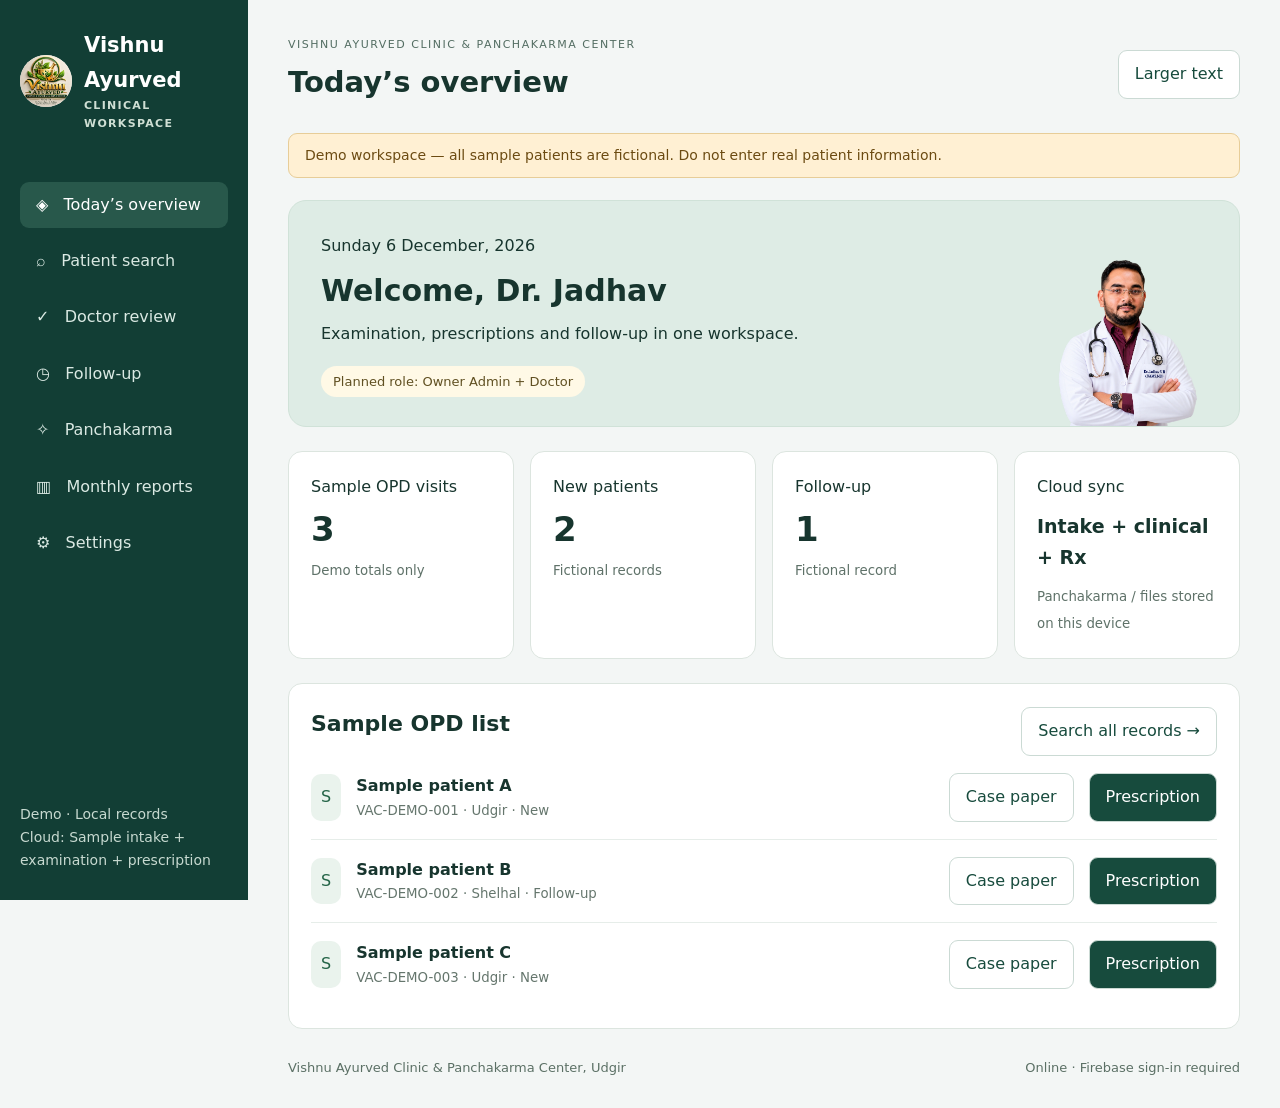
==== opd/index.html @ 15fb76ee "Persist local demo doctor review entries and notes across refresh (v28)" ====
<!doctype html>
<html lang="en"><head><meta charset="utf-8"><meta name="viewport" content="width=device-width,initial-scale=1"><meta name="theme-color" content="#123e35"><meta name="robots" content="noindex,nofollow"><title>Vishnu Ayurved • OPD Workspace</title><link rel="manifest" href="manifest.webmanifest"><link rel="stylesheet" href="style.css"></head>
<body><aside><div class="brand"><img src="../images/logo-restored-20260926.webp" alt="Vishnu Ayurved Clinic logo"><div>Vishnu Ayurved<small>CLINICAL WORKSPACE</small></div></div><nav aria-label="Main menu"><button data-page="dashboard" aria-current="page">◈ &nbsp; Today’s overview</button><button data-page="patients">⌕ &nbsp; Patient search</button><button data-page="review">✓ &nbsp; Doctor review</button><button data-page="followups">◷ &nbsp; Follow-up</button><button data-page="panchakarma">✧ &nbsp; Panchakarma</button><button data-page="reports">▥ &nbsp; Monthly reports</button><button data-page="settings">⚙ &nbsp; Settings</button></nav><div class="aside-bottom">Demo · Local records<br>Cloud: Sample intake + examination + prescription</div></aside>
<main><header><div><span class="eyebrow">VISHNU AYURVED CLINIC & PANCHAKARMA CENTER</span><h1 id="title">Today’s overview</h1></div><button id="install" hidden>Install app</button><button id="text-size" aria-pressed="false">Larger text</button></header><div class="notice">Demo workspace — all sample patients are fictional. Do not enter real patient information.</div><section class="welcome"><div><span id="date"></span><h2>Welcome, Dr. Jadhav</h2><p>Examination, prescriptions and follow-up in one workspace.</p><span class="pill">Planned role: Owner Admin + Doctor</span></div><img src="../images/doctor-restored-20260926.webp" alt="Dr. Jadhav’s portrait"></section>
<section id="dashboard"><div class="stats"><article><span>Sample OPD visits</span><strong>3</strong><small>Demo totals only</small></article><article><span>New patients</span><strong>2</strong><small>Fictional records</small></article><article><span>Follow-up</span><strong>1</strong><small>Fictional record</small></article><article><span>Cloud sync</span><strong class="small">Intake + clinical + Rx</strong><small>Panchakarma / files stored on this device</small></article></div><section class="panel"><div class="section-head"><h2>Sample OPD list</h2><button data-page="patients">Search all records →</button></div><div id="queue"></div></section></section>
<section id="patients" hidden class="panel"><h2>Patient search · Sample</h2><label for="search">Name, Patient ID or village</label><input id="search" type="search" placeholder="e.g. Sample patient or VAC-DEMO"><div id="results" aria-live="polite"></div></section>
<section id="review" hidden class="panel"></section>
<section id="followups" hidden class="panel"></section><section id="panchakarma" hidden class="panel"><h2>Panchakarma section</h2><p>Further cloud workflows are under development.</p><p class="muted">This version does not recommend treatment or doses.</p></section>
<section id="reports" hidden class="panel"><h2>Monthly and custom reports</h2><label for="month">Select month</label><input id="month" type="month"><p id="report-note" aria-live="polite"></p><p>Further cloud workflows are under development.</p></section>
<section id="settings" hidden class="panel"><h2>Clinic details</h2><p><b>Dr. Jadhav V. R.</b><br>BAMS, MD (Ayurved), Ph.D. Scholar</p><p>Dolphin Statue, Chhatrapati Shahu Maharaj Chowk,<br>Shelhal Road, Udgir · 95183 55385</p><p>Owner: drvishnukantdamchu@gmail.com</p><p>Sample intake and examinations support Firebase sync. Open a sample examination from Firebase to retrieve it on another authorised device. Prescription sync requires published demoPrescriptions rules. Panchakarma and files are local. Automatic Drive backup is not implemented.</p><img class="clinic-header" src="../images/header-restored-20260926.webp" alt="Original clinic letterhead"></section>
<footer>Vishnu Ayurved Clinic & Panchakarma Center, Udgir <span id="network"></span></footer></main><dialog id="case"><div id="case-content"></div><div class="actions"><button id="print">Print sample case paper</button><button id="close">Close</button></div></dialog><script src="app.js?v=28" defer></script><script type="module" src="login.mjs?v=28"></script><script type="module" src="registration.mjs?v=28"></script></body></html>
---- opd/style.css ----
*{box-sizing:border-box}body{margin:0;background:#f3f6f5;color:#17352e;font:16px/1.65 'Noto Sans Devanagari','Mukta',system-ui,sans-serif}button,input{font:inherit}button{cursor:pointer;border:1px solid #cbdad4;background:white;color:#174b3d;border-radius:9px;padding:10px 16px}button:hover{background:#e5f2eb}button:focus-visible,input:focus-visible{outline:3px solid #b97911;outline-offset:3px}[hidden]{display:none!important}aside{position:fixed;width:248px;inset:0 auto 0 0;background:#123e35;color:white;padding:28px 20px;display:flex;flex-direction:column}.brand{display:flex;align-items:center;gap:12px;font-size:21px;font-weight:700}.brand img{width:52px;height:52px;object-fit:contain;background:white;border-radius:50%}.brand small{display:block;font-size:11px;letter-spacing:1.3px;color:#cfdfd4}nav{display:grid;gap:10px;margin-top:48px}nav button{text-align:left;color:#dae9e3;background:transparent;border:0}nav button[aria-current],nav button:hover{background:#28584b;color:white}.aside-bottom{margin-top:auto;font-size:14px;color:#c7d9d0}main{margin-left:248px;padding:30px 40px;max-width:1600px}header{display:flex;gap:15px;align-items:center;justify-content:space-between}header div{margin-right:auto}.eyebrow{font-size:11px;letter-spacing:1.5px;color:#536d62}h1{font-size:29px;margin:3px 0 12px}h2{font-size:22px;margin:0 0 14px}.notice{background:#fff0d3;border:1px solid #e7cd98;padding:10px 16px;border-radius:9px;font-size:14px;color:#6c4b12;margin:14px 0 22px}.welcome{display:flex;justify-content:space-between;align-items:center;background:#deece5;border-radius:18px;padding:25px 32px 0;overflow:hidden;border:1px solid #d0e2d8}.welcome h2{font-size:30px;margin:6px 0}.welcome p{margin:0 0 18px}.welcome img{height:200px;width:170px;object-fit:contain;object-position:bottom}.pill{background:#fff9e6;color:#605022;font-size:13px;padding:5px 12px;border-radius:20px;display:inline-block;margin-bottom:22px}.stats{display:grid;grid-template-columns:repeat(4,1fr);gap:16px;margin:24px 0}.stats article,.panel{background:#fff;border:1px solid #dce5df;border-radius:14px;padding:22px}.stats strong{display:block;font-size:34px}.stats strong.small{font-size:19px;margin:10px 0}.stats small,.muted{color:#5f7269}.panel{margin-top:24px}.section-head{display:flex;justify-content:space-between;align-items:center;gap:10px}.row{display:flex;align-items:center;gap:15px;padding:17px 0;border-bottom:1px solid #e6ede9}.row:last-child{border-bottom:0}.avatar{background:#eaf3ed;color:#246447;padding:10px;border-radius:10px}.row small{display:block;color:#65766d}.row button{margin-left:auto}label{display:block;margin:12px 0 6px}input{max-width:100%;width:480px;border:1px solid #a9bfb3;padding:12px;border-radius:8px}.clinic-header{width:100%;height:auto;margin-top:20px}footer{display:flex;justify-content:space-between;margin-top:28px;color:#5b7065;font-size:13px}dialog{width:min(720px,94vw);border:1px solid #b9ccc0;border-radius:15px;padding:30px;color:#17352e}dialog::backdrop{background:#102b2380}.actions{display:flex;gap:10px;margin-top:25px}body.large{font-size:19px}@media(max-width:900px){aside{position:static;width:auto;padding:15px}nav{display:flex;overflow:auto;margin-top:12px;gap:5px}nav button{white-space:nowrap}.aside-bottom{display:none}main{margin:0;padding:18px}.stats{grid-template-columns:repeat(2,1fr)}header{flex-wrap:wrap}.eyebrow{font-size:10px}.welcome{padding:18px 18px 0}.welcome img{height:160px;width:110px}.welcome h2{font-size:24px}.welcome p{font-size:14px}}@media(max-width:420px){.stats{gap:8px}.stats article{padding:14px}.row{flex-wrap:wrap}.section-head{flex-wrap:wrap}.welcome img{width:80px}footer{display:block}}@media print{body>*:not(dialog){display:none!important}dialog{position:static;display:block!important;width:100%;max-height:none;border:0;margin:0;padding:0}dialog .actions{display:none}.clinic-header{max-height:130px;object-fit:contain}@page{size:A4;margin:15mm}}
/* Registration: compact on desktop, single column on mobile. */
.form-grid{display:grid;grid-template-columns:repeat(2,minmax(0,1fr));gap:12px 20px}.form-grid label{min-width:0}.form-grid input,.form-grid select{display:block;width:100%;min-width:0}select{font:inherit;padding:12px;border:1px solid #a9bfb3;border-radius:8px;background:white;color:#17352e}summary{cursor:pointer;font-weight:700}#registration-status,.row small,#case-content{overflow-wrap:anywhere}@media(max-width:600px){.form-grid{grid-template-columns:1fr}.actions{flex-wrap:wrap}}@media print{dialog:not([open]){display:none!important}}
dialog{max-height:90vh;overflow:auto}.complaint-row{border-bottom:1px solid #dce5df;padding-bottom:16px;margin-bottom:16px}.clinical-editor{border-top:1px solid #dce5df;margin-top:24px;padding-top:20px}@media print{.clinical-editor{display:none!important}dialog{overflow:visible;max-height:none}}
textarea{display:block;width:100%;min-height:90px;font:inherit;padding:12px;border:1px solid #a9bfb3;border-radius:8px;resize:vertical}fieldset{min-width:0;border:1px solid #cbdad4;border-radius:10px;margin:16px 0;padding:16px}.prescription-summary{white-space:pre-wrap;border-top:2px solid #174b3d;margin-top:24px;padding-top:16px;overflow-wrap:anywhere}.prescription-summary h2{color:#704810}@media print{.prescription-summary p{break-inside:avoid}}
.row .prescription-open{margin-left:0;background:#174b3d;color:white}.row{flex-wrap:wrap}
.report-table{overflow:auto;margin-top:16px}.report-table table{width:100%;border-collapse:collapse;background:#fff}.report-table th,.report-table td{padding:9px 12px;text-align:left;border-bottom:1px solid #dce5df}.report-table th{background:#eaf3ed}.report-filters{margin-bottom:18px}
.document-section{border-top:1px solid #dce5df;margin-top:22px;padding-top:16px}.document-row{align-items:flex-start}.document-row span{flex:1;min-width:180px}.document-row a{color:#174b3d;padding:8px}
.cloud-tools{border-top:1px solid #dce5df;margin-top:14px;padding-top:12px}.cloud-tools button:disabled{opacity:.55;cursor:not-allowed}
@media print{
 @page{size:A4 portrait;margin:12mm}
 html,body{width:auto!important;height:auto!important;background:#fff!important;color:#111!important;font-family:'Noto Sans Devanagari','Mukta',Arial,sans-serif!important;font-size:10pt!important;line-height:1.35!important;-webkit-print-color-adjust:exact;print-color-adjust:exact}
 body>*:not(dialog){display:none!important}
 dialog,dialog[open]{position:static!important;inset:auto!important;display:block!important;width:100%!important;height:auto!important;max-height:none!important;overflow:visible!important;margin:0!important;padding:0!important;border:0!important;border-radius:0!important;box-shadow:none!important}
 dialog::backdrop{display:none!important}dialog .actions,.clinical-editor{display:none!important}
 #case-content{width:100%!important;overflow:visible!important;overflow-wrap:anywhere!important}
 #case-content h1,#case-content h2,#case-content h3{color:#123e35!important;break-after:avoid-page;page-break-after:avoid}
 #case-content p,#case-content li,#case-content fieldset{break-inside:avoid-page;page-break-inside:avoid}
 #case-content p{margin:4pt 0!important}
 #case-content .clinic-header{display:block;width:100%!important;height:auto!important;max-height:27mm!important;object-fit:contain!important;margin:0 0 5mm!important}
 #case-content .prescription-summary{white-space:normal!important;border-top:1pt solid #174b3d!important;margin-top:5mm!important;padding-top:3mm!important}
 .document-row a,.document-row button{display:none!important}
 body.print-report>*:not(main){display:none!important}body.print-report main{display:block!important;width:auto!important;max-width:none!important;margin:0!important;padding:0!important}body.print-report main>*:not(#reports){display:none!important}body.print-report #reports{display:block!important}body.print-report #reports .notice{background:white!important;border:1px solid #888!important;color:#111!important}body.print-report .report-filters,body.print-report #report-csv,body.print-report #report-print{display:none!important}body.print-report .stats{grid-template-columns:repeat(4,1fr)!important;gap:5mm!important;margin:5mm 0!important}body.print-report .stats article{border:1px solid #aaa!important;padding:3mm!important;background:white!important}body.print-report .stats strong{font-size:16pt!important}body.print-report .report-table{overflow:visible!important}body.print-report .report-table table{font-size:9pt!important}body.print-report .report-table th,body.print-report .report-table td{padding:2mm!important;border:1px solid #aaa!important;color:#111!important}
}

.report-letterhead{border-bottom:2px solid #174b3d;padding-bottom:12px;margin-bottom:18px}.report-letterhead p{margin:4px 0;font-size:14px}button:disabled{opacity:.5;cursor:not-allowed}
@media print{body.print-report .report-table thead{display:table-header-group}body.print-report .report-table tr{break-inside:avoid}body.print-report .report-table td{overflow-wrap:anywhere}body.print-report .report-table table{table-layout:fixed}body.print-report .report-letterhead{break-inside:avoid}body.print-report #report-period{font-size:10pt}}
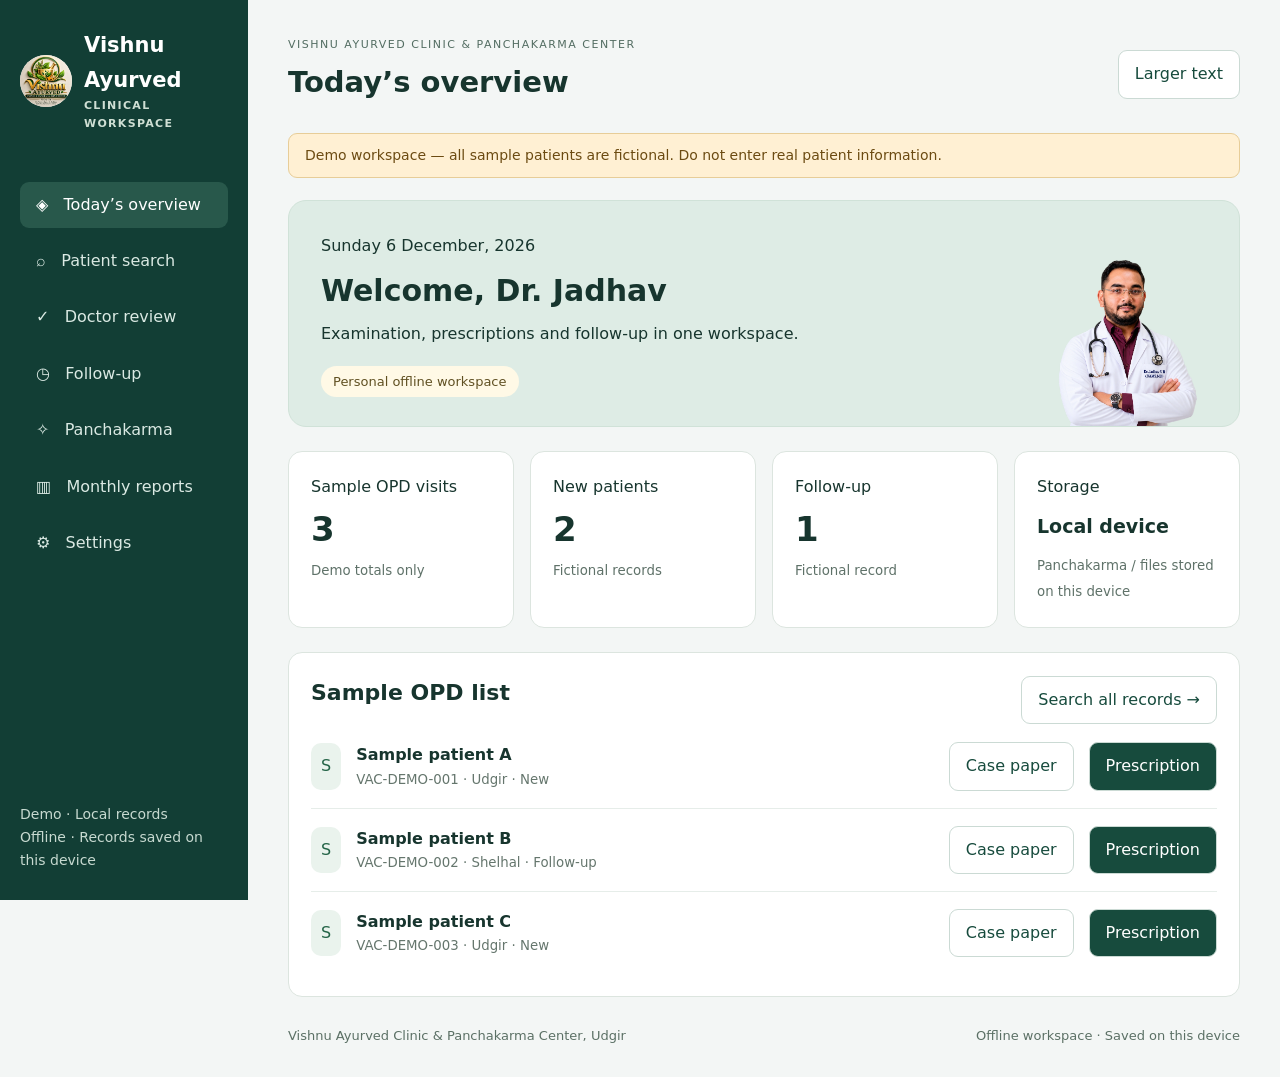
==== commit d821d590: "Switch OPD app to offline local storage without Firebase login or sync (v29)" ====
--- a/opd/index.html
+++ b/opd/index.html
@@ -1,11 +1,11 @@
 <!doctype html>
 <html lang="en"><head><meta charset="utf-8"><meta name="viewport" content="width=device-width,initial-scale=1"><meta name="theme-color" content="#123e35"><meta name="robots" content="noindex,nofollow"><title>Vishnu Ayurved • OPD Workspace</title><link rel="manifest" href="manifest.webmanifest"><link rel="stylesheet" href="style.css"></head>
-<body><aside><div class="brand"><img src="../images/logo-restored-20260926.webp" alt="Vishnu Ayurved Clinic logo"><div>Vishnu Ayurved<small>CLINICAL WORKSPACE</small></div></div><nav aria-label="Main menu"><button data-page="dashboard" aria-current="page">◈ &nbsp; Today’s overview</button><button data-page="patients">⌕ &nbsp; Patient search</button><button data-page="review">✓ &nbsp; Doctor review</button><button data-page="followups">◷ &nbsp; Follow-up</button><button data-page="panchakarma">✧ &nbsp; Panchakarma</button><button data-page="reports">▥ &nbsp; Monthly reports</button><button data-page="settings">⚙ &nbsp; Settings</button></nav><div class="aside-bottom">Demo · Local records<br>Cloud: Sample intake + examination + prescription</div></aside>
-<main><header><div><span class="eyebrow">VISHNU AYURVED CLINIC & PANCHAKARMA CENTER</span><h1 id="title">Today’s overview</h1></div><button id="install" hidden>Install app</button><button id="text-size" aria-pressed="false">Larger text</button></header><div class="notice">Demo workspace — all sample patients are fictional. Do not enter real patient information.</div><section class="welcome"><div><span id="date"></span><h2>Welcome, Dr. Jadhav</h2><p>Examination, prescriptions and follow-up in one workspace.</p><span class="pill">Planned role: Owner Admin + Doctor</span></div><img src="../images/doctor-restored-20260926.webp" alt="Dr. Jadhav’s portrait"></section>
-<section id="dashboard"><div class="stats"><article><span>Sample OPD visits</span><strong>3</strong><small>Demo totals only</small></article><article><span>New patients</span><strong>2</strong><small>Fictional records</small></article><article><span>Follow-up</span><strong>1</strong><small>Fictional record</small></article><article><span>Cloud sync</span><strong class="small">Intake + clinical + Rx</strong><small>Panchakarma / files stored on this device</small></article></div><section class="panel"><div class="section-head"><h2>Sample OPD list</h2><button data-page="patients">Search all records →</button></div><div id="queue"></div></section></section>
+<body><aside><div class="brand"><img src="../images/logo-restored-20260926.webp" alt="Vishnu Ayurved Clinic logo"><div>Vishnu Ayurved<small>CLINICAL WORKSPACE</small></div></div><nav aria-label="Main menu"><button data-page="dashboard" aria-current="page">◈ &nbsp; Today’s overview</button><button data-page="patients">⌕ &nbsp; Patient search</button><button data-page="review">✓ &nbsp; Doctor review</button><button data-page="followups">◷ &nbsp; Follow-up</button><button data-page="panchakarma">✧ &nbsp; Panchakarma</button><button data-page="reports">▥ &nbsp; Monthly reports</button><button data-page="settings">⚙ &nbsp; Settings</button></nav><div class="aside-bottom">Demo · Local records<br>Offline · Records saved on this device</div></aside>
+<main><header><div><span class="eyebrow">VISHNU AYURVED CLINIC & PANCHAKARMA CENTER</span><h1 id="title">Today’s overview</h1></div><button id="install" hidden>Install app</button><button id="text-size" aria-pressed="false">Larger text</button></header><div class="notice">Demo workspace — all sample patients are fictional. Do not enter real patient information.</div><section class="welcome"><div><span id="date"></span><h2>Welcome, Dr. Jadhav</h2><p>Examination, prescriptions and follow-up in one workspace.</p><span class="pill">Personal offline workspace</span></div><img src="../images/doctor-restored-20260926.webp" alt="Dr. Jadhav’s portrait"></section>
+<section id="dashboard"><div class="stats"><article><span>Sample OPD visits</span><strong>3</strong><small>Demo totals only</small></article><article><span>New patients</span><strong>2</strong><small>Fictional records</small></article><article><span>Follow-up</span><strong>1</strong><small>Fictional record</small></article><article><span>Storage</span><strong class="small">Local device</strong><small>Panchakarma / files stored on this device</small></article></div><section class="panel"><div class="section-head"><h2>Sample OPD list</h2><button data-page="patients">Search all records →</button></div><div id="queue"></div></section></section>
 <section id="patients" hidden class="panel"><h2>Patient search · Sample</h2><label for="search">Name, Patient ID or village</label><input id="search" type="search" placeholder="e.g. Sample patient or VAC-DEMO"><div id="results" aria-live="polite"></div></section>
 <section id="review" hidden class="panel"></section>
-<section id="followups" hidden class="panel"></section><section id="panchakarma" hidden class="panel"><h2>Panchakarma section</h2><p>Further cloud workflows are under development.</p><p class="muted">This version does not recommend treatment or doses.</p></section>
-<section id="reports" hidden class="panel"><h2>Monthly and custom reports</h2><label for="month">Select month</label><input id="month" type="month"><p id="report-note" aria-live="polite"></p><p>Further cloud workflows are under development.</p></section>
-<section id="settings" hidden class="panel"><h2>Clinic details</h2><p><b>Dr. Jadhav V. R.</b><br>BAMS, MD (Ayurved), Ph.D. Scholar</p><p>Dolphin Statue, Chhatrapati Shahu Maharaj Chowk,<br>Shelhal Road, Udgir · 95183 55385</p><p>Owner: drvishnukantdamchu@gmail.com</p><p>Sample intake and examinations support Firebase sync. Open a sample examination from Firebase to retrieve it on another authorised device. Prescription sync requires published demoPrescriptions rules. Panchakarma and files are local. Automatic Drive backup is not implemented.</p><img class="clinic-header" src="../images/header-restored-20260926.webp" alt="Original clinic letterhead"></section>
-<footer>Vishnu Ayurved Clinic & Panchakarma Center, Udgir <span id="network"></span></footer></main><dialog id="case"><div id="case-content"></div><div class="actions"><button id="print">Print sample case paper</button><button id="close">Close</button></div></dialog><script src="app.js?v=28" defer></script><script type="module" src="login.mjs?v=28"></script><script type="module" src="registration.mjs?v=28"></script></body></html>
+<section id="followups" hidden class="panel"></section><section id="panchakarma" hidden class="panel"><h2>Panchakarma section</h2><p>Records are stored locally on this device.</p><p class="muted">This version does not recommend treatment or doses.</p></section>
+<section id="reports" hidden class="panel"><h2>Monthly and custom reports</h2><label for="month">Select month</label><input id="month" type="month"><p id="report-note" aria-live="polite"></p><p>Records are stored locally on this device.</p></section>
+<section id="settings" hidden class="panel"><h2>Clinic details</h2><p><b>Dr. Jadhav V. R.</b><br>BAMS, MD (Ayurved), Ph.D. Scholar</p><p>Dolphin Statue, Chhatrapati Shahu Maharaj Chowk,<br>Shelhal Road, Udgir · 95183 55385</p><p>Owner: drvishnukantdamchu@gmail.com</p><p>Offline mode: intake, examinations, prescriptions, review notes, follow-ups, Panchakarma and files are stored in this browser. No account separation or cloud sync. Use a trusted device and download regular backups. Clearing browser data can remove records. Open this app once online before using it offline.</p><img class="clinic-header" src="../images/header-restored-20260926.webp" alt="Original clinic letterhead"></section>
+<footer>Vishnu Ayurved Clinic & Panchakarma Center, Udgir <span id="network"></span></footer></main><dialog id="case"><div id="case-content"></div><div class="actions"><button id="print">Print sample case paper</button><button id="close">Close</button></div></dialog><script src="app.js?v=29" defer></script><script type="module" src="registration.mjs?v=29"></script></body></html>
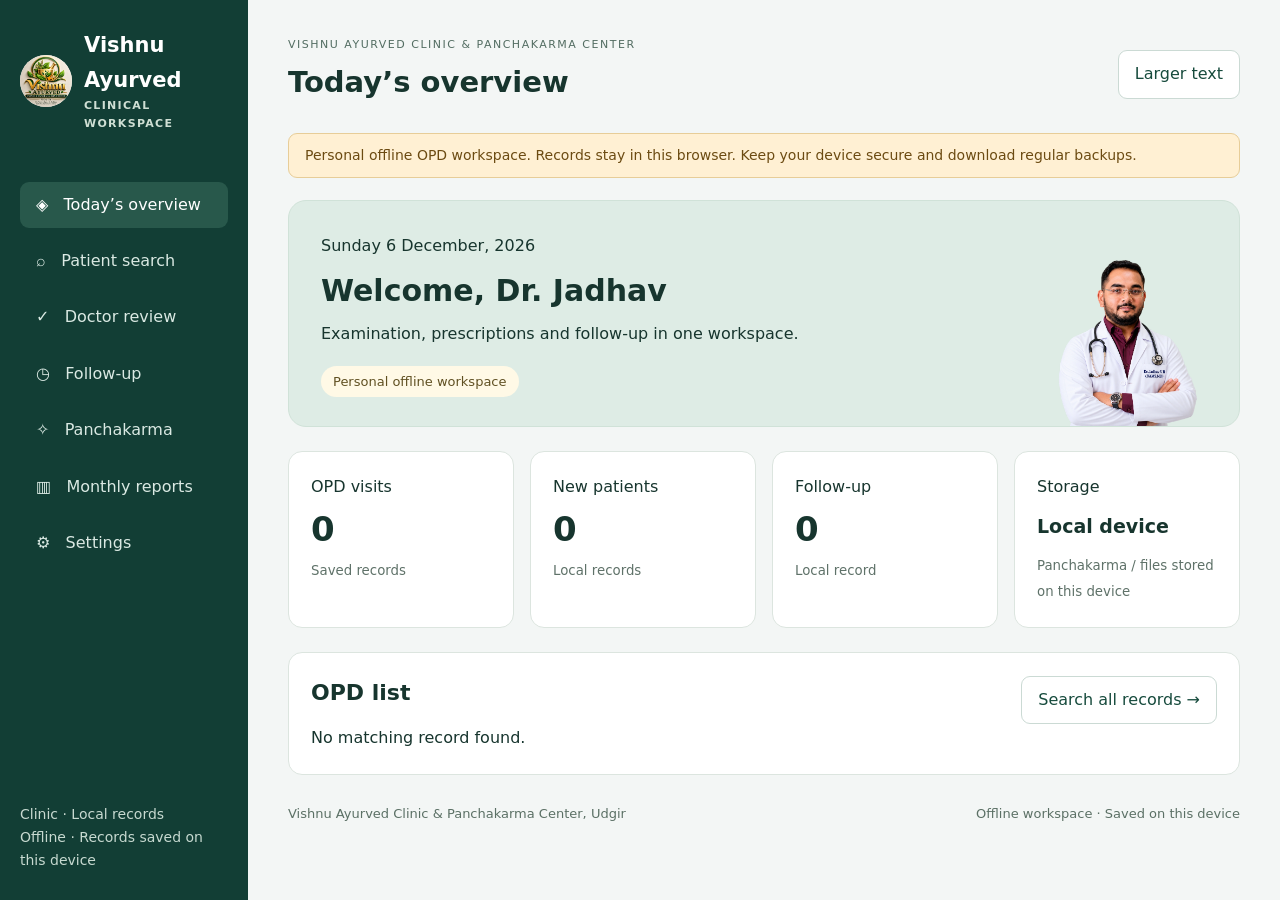
==== commit fded356a: "Create personal offline clinic workspace with empty records and dated patient IDs (v30)" ====
--- a/opd/index.html
+++ b/opd/index.html
@@ -1,11 +1,11 @@
 <!doctype html>
 <html lang="en"><head><meta charset="utf-8"><meta name="viewport" content="width=device-width,initial-scale=1"><meta name="theme-color" content="#123e35"><meta name="robots" content="noindex,nofollow"><title>Vishnu Ayurved • OPD Workspace</title><link rel="manifest" href="manifest.webmanifest"><link rel="stylesheet" href="style.css"></head>
-<body><aside><div class="brand"><img src="../images/logo-restored-20260926.webp" alt="Vishnu Ayurved Clinic logo"><div>Vishnu Ayurved<small>CLINICAL WORKSPACE</small></div></div><nav aria-label="Main menu"><button data-page="dashboard" aria-current="page">◈ &nbsp; Today’s overview</button><button data-page="patients">⌕ &nbsp; Patient search</button><button data-page="review">✓ &nbsp; Doctor review</button><button data-page="followups">◷ &nbsp; Follow-up</button><button data-page="panchakarma">✧ &nbsp; Panchakarma</button><button data-page="reports">▥ &nbsp; Monthly reports</button><button data-page="settings">⚙ &nbsp; Settings</button></nav><div class="aside-bottom">Demo · Local records<br>Offline · Records saved on this device</div></aside>
-<main><header><div><span class="eyebrow">VISHNU AYURVED CLINIC & PANCHAKARMA CENTER</span><h1 id="title">Today’s overview</h1></div><button id="install" hidden>Install app</button><button id="text-size" aria-pressed="false">Larger text</button></header><div class="notice">Demo workspace — all sample patients are fictional. Do not enter real patient information.</div><section class="welcome"><div><span id="date"></span><h2>Welcome, Dr. Jadhav</h2><p>Examination, prescriptions and follow-up in one workspace.</p><span class="pill">Personal offline workspace</span></div><img src="../images/doctor-restored-20260926.webp" alt="Dr. Jadhav’s portrait"></section>
-<section id="dashboard"><div class="stats"><article><span>Sample OPD visits</span><strong>3</strong><small>Demo totals only</small></article><article><span>New patients</span><strong>2</strong><small>Fictional records</small></article><article><span>Follow-up</span><strong>1</strong><small>Fictional record</small></article><article><span>Storage</span><strong class="small">Local device</strong><small>Panchakarma / files stored on this device</small></article></div><section class="panel"><div class="section-head"><h2>Sample OPD list</h2><button data-page="patients">Search all records →</button></div><div id="queue"></div></section></section>
-<section id="patients" hidden class="panel"><h2>Patient search · Sample</h2><label for="search">Name, Patient ID or village</label><input id="search" type="search" placeholder="e.g. Sample patient or VAC-DEMO"><div id="results" aria-live="polite"></div></section>
+<body><aside><div class="brand"><img src="../images/logo-restored-20260926.webp" alt="Vishnu Ayurved Clinic logo"><div>Vishnu Ayurved<small>CLINICAL WORKSPACE</small></div></div><nav aria-label="Main menu"><button data-page="dashboard" aria-current="page">◈ &nbsp; Today’s overview</button><button data-page="patients">⌕ &nbsp; Patient search</button><button data-page="review">✓ &nbsp; Doctor review</button><button data-page="followups">◷ &nbsp; Follow-up</button><button data-page="panchakarma">✧ &nbsp; Panchakarma</button><button data-page="reports">▥ &nbsp; Monthly reports</button><button data-page="settings">⚙ &nbsp; Settings</button></nav><div class="aside-bottom">Clinic · Local records<br>Offline · Records saved on this device</div></aside>
+<main><header><div><span class="eyebrow">VISHNU AYURVED CLINIC & PANCHAKARMA CENTER</span><h1 id="title">Today’s overview</h1></div><button id="install" hidden>Install app</button><button id="text-size" aria-pressed="false">Larger text</button></header><div class="notice">Personal offline OPD workspace. Records stay in this browser. Keep your device secure and download regular backups.</div><section class="welcome"><div><span id="date"></span><h2>Welcome, Dr. Jadhav</h2><p>Examination, prescriptions and follow-up in one workspace.</p><span class="pill">Personal offline workspace</span></div><img src="../images/doctor-restored-20260926.webp" alt="Dr. Jadhav’s portrait"></section>
+<section id="dashboard"><div class="stats"><article><span>OPD visits</span><strong>0</strong><small>Saved records</small></article><article><span>New patients</span><strong>0</strong><small>Local records</small></article><article><span>Follow-up</span><strong>0</strong><small>Local record</small></article><article><span>Storage</span><strong class="small">Local device</strong><small>Panchakarma / files stored on this device</small></article></div><section class="panel"><div class="section-head"><h2>OPD list</h2><button data-page="patients">Search all records →</button></div><div id="queue"></div></section></section>
+<section id="patients" hidden class="panel"><h2>Patient search</h2><label for="search">Name, Patient ID or village</label><input id="search" type="search" placeholder="Search by patient name or VAC-OPD ID"><div id="results" aria-live="polite"></div></section>
 <section id="review" hidden class="panel"></section>
 <section id="followups" hidden class="panel"></section><section id="panchakarma" hidden class="panel"><h2>Panchakarma section</h2><p>Records are stored locally on this device.</p><p class="muted">This version does not recommend treatment or doses.</p></section>
 <section id="reports" hidden class="panel"><h2>Monthly and custom reports</h2><label for="month">Select month</label><input id="month" type="month"><p id="report-note" aria-live="polite"></p><p>Records are stored locally on this device.</p></section>
 <section id="settings" hidden class="panel"><h2>Clinic details</h2><p><b>Dr. Jadhav V. R.</b><br>BAMS, MD (Ayurved), Ph.D. Scholar</p><p>Dolphin Statue, Chhatrapati Shahu Maharaj Chowk,<br>Shelhal Road, Udgir · 95183 55385</p><p>Owner: drvishnukantdamchu@gmail.com</p><p>Offline mode: intake, examinations, prescriptions, review notes, follow-ups, Panchakarma and files are stored in this browser. No account separation or cloud sync. Use a trusted device and download regular backups. Clearing browser data can remove records. Open this app once online before using it offline.</p><img class="clinic-header" src="../images/header-restored-20260926.webp" alt="Original clinic letterhead"></section>
-<footer>Vishnu Ayurved Clinic & Panchakarma Center, Udgir <span id="network"></span></footer></main><dialog id="case"><div id="case-content"></div><div class="actions"><button id="print">Print sample case paper</button><button id="close">Close</button></div></dialog><script src="app.js?v=29" defer></script><script type="module" src="registration.mjs?v=29"></script></body></html>
+<footer>Vishnu Ayurved Clinic & Panchakarma Center, Udgir <span id="network"></span></footer></main><dialog id="case"><div id="case-content"></div><div class="actions"><button id="print">Print case paper</button><button id="close">Close</button></div></dialog><script src="app.js?v=30" defer></script><script type="module" src="registration.mjs?v=30"></script></body></html>
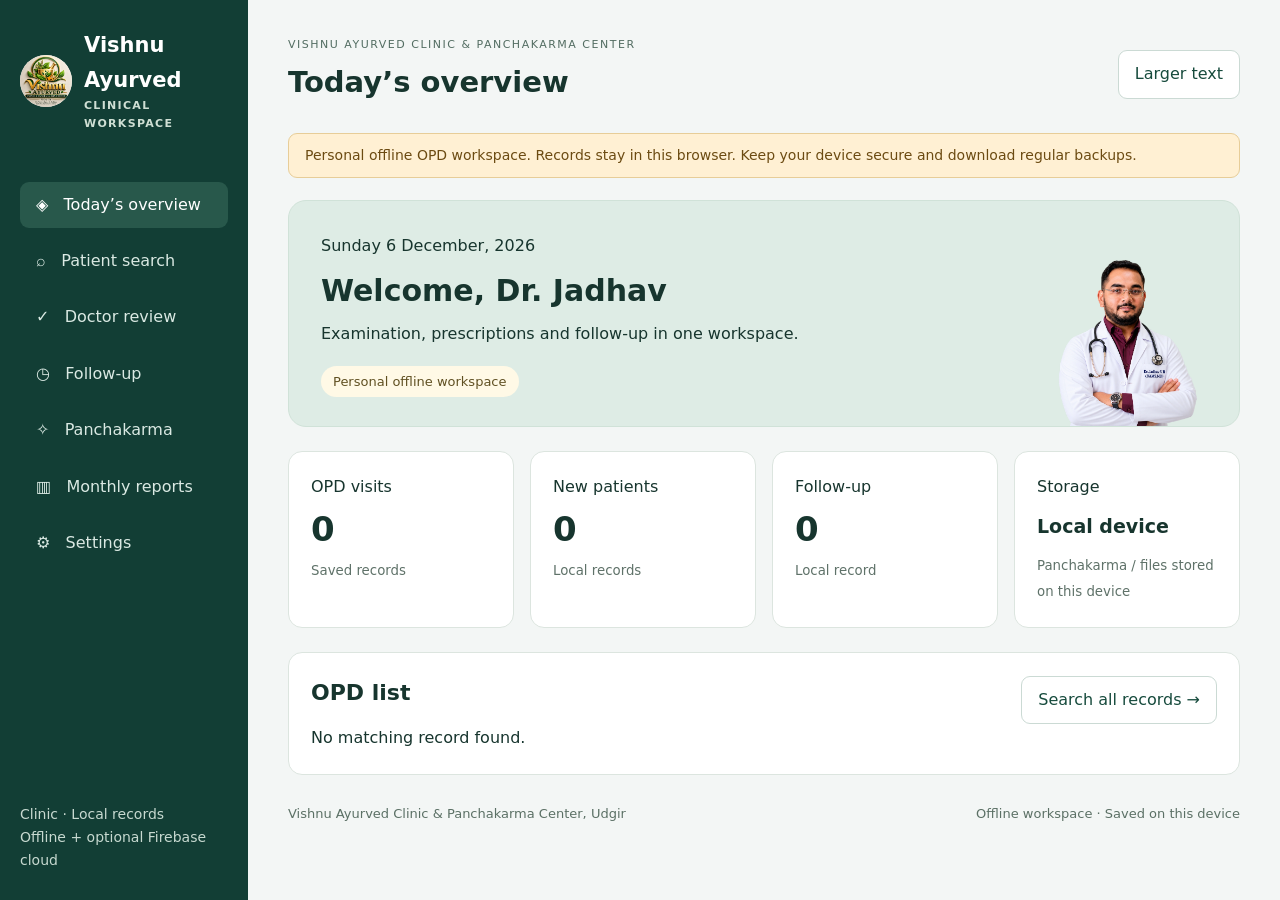
==== commit 5a8e9564: "Add optional Firebase sync for real clinic text records with conflict-safe writes (v31)" ====
--- a/opd/index.html
+++ b/opd/index.html
@@ -1,11 +1,11 @@
 <!doctype html>
 <html lang="en"><head><meta charset="utf-8"><meta name="viewport" content="width=device-width,initial-scale=1"><meta name="theme-color" content="#123e35"><meta name="robots" content="noindex,nofollow"><title>Vishnu Ayurved • OPD Workspace</title><link rel="manifest" href="manifest.webmanifest"><link rel="stylesheet" href="style.css"></head>
-<body><aside><div class="brand"><img src="../images/logo-restored-20260926.webp" alt="Vishnu Ayurved Clinic logo"><div>Vishnu Ayurved<small>CLINICAL WORKSPACE</small></div></div><nav aria-label="Main menu"><button data-page="dashboard" aria-current="page">◈ &nbsp; Today’s overview</button><button data-page="patients">⌕ &nbsp; Patient search</button><button data-page="review">✓ &nbsp; Doctor review</button><button data-page="followups">◷ &nbsp; Follow-up</button><button data-page="panchakarma">✧ &nbsp; Panchakarma</button><button data-page="reports">▥ &nbsp; Monthly reports</button><button data-page="settings">⚙ &nbsp; Settings</button></nav><div class="aside-bottom">Clinic · Local records<br>Offline · Records saved on this device</div></aside>
+<body><aside><div class="brand"><img src="../images/logo-restored-20260926.webp" alt="Vishnu Ayurved Clinic logo"><div>Vishnu Ayurved<small>CLINICAL WORKSPACE</small></div></div><nav aria-label="Main menu"><button data-page="dashboard" aria-current="page">◈ &nbsp; Today’s overview</button><button data-page="patients">⌕ &nbsp; Patient search</button><button data-page="review">✓ &nbsp; Doctor review</button><button data-page="followups">◷ &nbsp; Follow-up</button><button data-page="panchakarma">✧ &nbsp; Panchakarma</button><button data-page="reports">▥ &nbsp; Monthly reports</button><button data-page="settings">⚙ &nbsp; Settings</button></nav><div class="aside-bottom">Clinic · Local records<br>Offline + optional Firebase cloud</div></aside>
 <main><header><div><span class="eyebrow">VISHNU AYURVED CLINIC & PANCHAKARMA CENTER</span><h1 id="title">Today’s overview</h1></div><button id="install" hidden>Install app</button><button id="text-size" aria-pressed="false">Larger text</button></header><div class="notice">Personal offline OPD workspace. Records stay in this browser. Keep your device secure and download regular backups.</div><section class="welcome"><div><span id="date"></span><h2>Welcome, Dr. Jadhav</h2><p>Examination, prescriptions and follow-up in one workspace.</p><span class="pill">Personal offline workspace</span></div><img src="../images/doctor-restored-20260926.webp" alt="Dr. Jadhav’s portrait"></section>
 <section id="dashboard"><div class="stats"><article><span>OPD visits</span><strong>0</strong><small>Saved records</small></article><article><span>New patients</span><strong>0</strong><small>Local records</small></article><article><span>Follow-up</span><strong>0</strong><small>Local record</small></article><article><span>Storage</span><strong class="small">Local device</strong><small>Panchakarma / files stored on this device</small></article></div><section class="panel"><div class="section-head"><h2>OPD list</h2><button data-page="patients">Search all records →</button></div><div id="queue"></div></section></section>
 <section id="patients" hidden class="panel"><h2>Patient search</h2><label for="search">Name, Patient ID or village</label><input id="search" type="search" placeholder="Search by patient name or VAC-OPD ID"><div id="results" aria-live="polite"></div></section>
 <section id="review" hidden class="panel"></section>
 <section id="followups" hidden class="panel"></section><section id="panchakarma" hidden class="panel"><h2>Panchakarma section</h2><p>Records are stored locally on this device.</p><p class="muted">This version does not recommend treatment or doses.</p></section>
 <section id="reports" hidden class="panel"><h2>Monthly and custom reports</h2><label for="month">Select month</label><input id="month" type="month"><p id="report-note" aria-live="polite"></p><p>Records are stored locally on this device.</p></section>
-<section id="settings" hidden class="panel"><h2>Clinic details</h2><p><b>Dr. Jadhav V. R.</b><br>BAMS, MD (Ayurved), Ph.D. Scholar</p><p>Dolphin Statue, Chhatrapati Shahu Maharaj Chowk,<br>Shelhal Road, Udgir · 95183 55385</p><p>Owner: drvishnukantdamchu@gmail.com</p><p>Offline mode: intake, examinations, prescriptions, review notes, follow-ups, Panchakarma and files are stored in this browser. No account separation or cloud sync. Use a trusted device and download regular backups. Clearing browser data can remove records. Open this app once online before using it offline.</p><img class="clinic-header" src="../images/header-restored-20260926.webp" alt="Original clinic letterhead"></section>
-<footer>Vishnu Ayurved Clinic & Panchakarma Center, Udgir <span id="network"></span></footer></main><dialog id="case"><div id="case-content"></div><div class="actions"><button id="print">Print case paper</button><button id="close">Close</button></div></dialog><script src="app.js?v=30" defer></script><script type="module" src="registration.mjs?v=30"></script></body></html>
+<section id="settings" hidden class="panel"><h2>Clinic details</h2><p><b>Dr. Jadhav V. R.</b><br>BAMS, MD (Ayurved), Ph.D. Scholar</p><p>Dolphin Statue, Chhatrapati Shahu Maharaj Chowk,<br>Shelhal Road, Udgir · 95183 55385</p><p>Owner: drvishnukantdamchu@gmail.com</p><p>Offline mode: intake, examinations, prescriptions, review notes, follow-ups, Panchakarma and files are stored in this browser. Owner / Doctor can sync text records after signing in. Files remain local. This browser retains records after sign-out; use a trusted personal device. Use a trusted device and download regular backups. Clearing browser data can remove records. Open this app once online before using it offline.</p><img class="clinic-header" src="../images/header-restored-20260926.webp" alt="Original clinic letterhead"></section>
+<footer>Vishnu Ayurved Clinic & Panchakarma Center, Udgir <span id="network"></span></footer></main><dialog id="case"><div id="case-content"></div><div class="actions"><button id="print">Print case paper</button><button id="close">Close</button></div></dialog><script src="app.js?v=31" defer></script><script type="module" src="login.mjs?v=31"></script><script type="module" src="cloud.mjs?v=31"></script><script type="module" src="registration.mjs?v=31"></script></body></html>
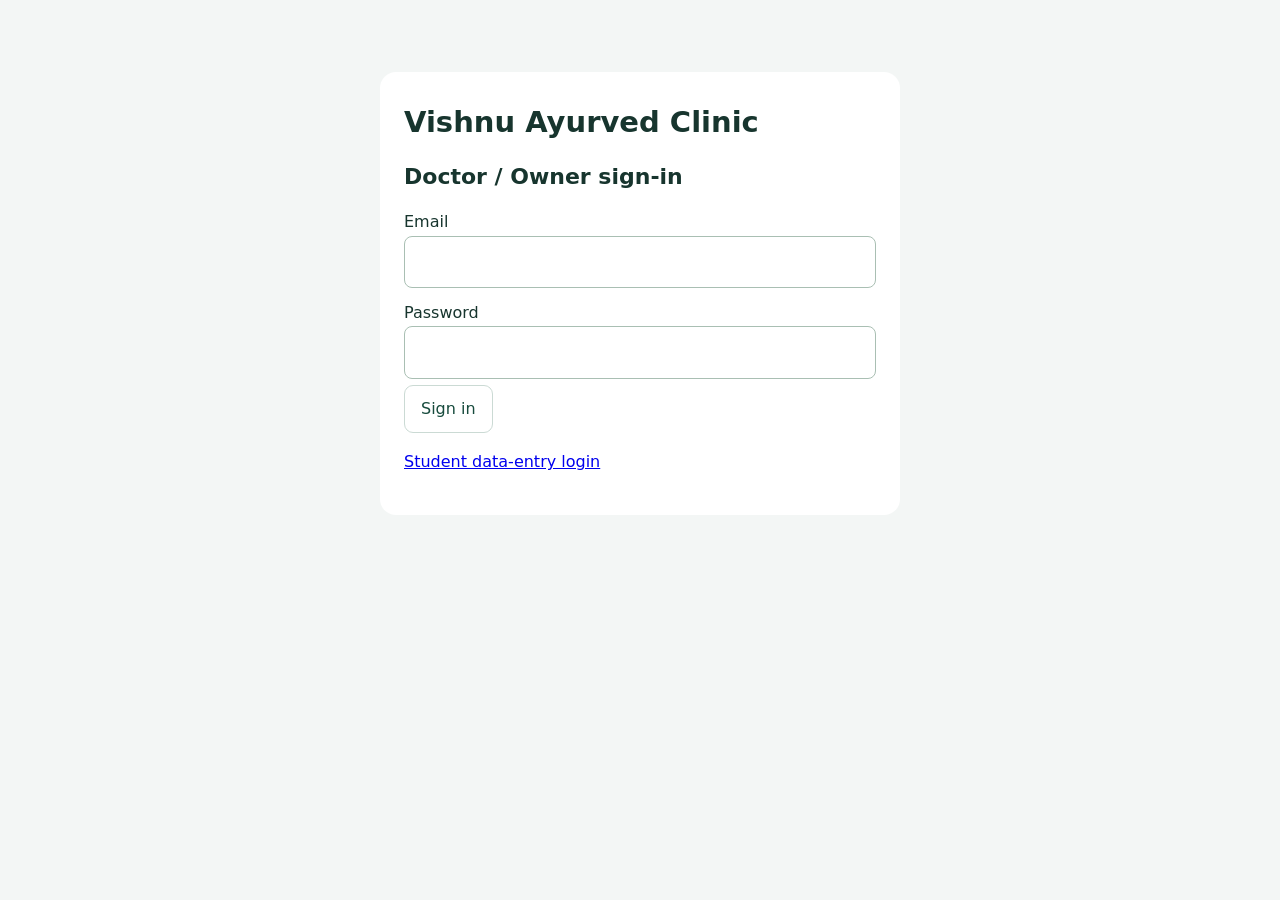
==== commit c47dbfc8: "Add isolated student intake portal and gate doctor workspace behind role-verified login (v32)" ====
--- a/opd/index.html
+++ b/opd/index.html
@@ -1,6 +1,6 @@
 <!doctype html>
-<html lang="en"><head><meta charset="utf-8"><meta name="viewport" content="width=device-width,initial-scale=1"><meta name="theme-color" content="#123e35"><meta name="robots" content="noindex,nofollow"><title>Vishnu Ayurved • OPD Workspace</title><link rel="manifest" href="manifest.webmanifest"><link rel="stylesheet" href="style.css"></head>
-<body><aside><div class="brand"><img src="../images/logo-restored-20260926.webp" alt="Vishnu Ayurved Clinic logo"><div>Vishnu Ayurved<small>CLINICAL WORKSPACE</small></div></div><nav aria-label="Main menu"><button data-page="dashboard" aria-current="page">◈ &nbsp; Today’s overview</button><button data-page="patients">⌕ &nbsp; Patient search</button><button data-page="review">✓ &nbsp; Doctor review</button><button data-page="followups">◷ &nbsp; Follow-up</button><button data-page="panchakarma">✧ &nbsp; Panchakarma</button><button data-page="reports">▥ &nbsp; Monthly reports</button><button data-page="settings">⚙ &nbsp; Settings</button></nav><div class="aside-bottom">Clinic · Local records<br>Offline + optional Firebase cloud</div></aside>
+<html lang="en"><head><meta charset="utf-8"><meta name="viewport" content="width=device-width,initial-scale=1"><meta name="theme-color" content="#123e35"><meta name="robots" content="noindex,nofollow"><title>Vishnu Ayurved • OPD Workspace</title><link rel="manifest" href="manifest.webmanifest"><link rel="stylesheet" href="style.css"><style>body:not(.authenticated)>aside,body:not(.authenticated)>main{display:none}.login-screen{max-width:520px;margin:8vh auto;padding:24px;background:white;border-radius:16px}.authenticated>.login-screen{display:none}</style></head>
+<body><section class="login-screen"><h1>Vishnu Ayurved Clinic</h1><h2>Doctor / Owner sign-in</h2><form id="entry-login"><label>Email<input id="entry-email" type="email" autocomplete="username" required></label><label>Password<input id="entry-password" type="password" autocomplete="current-password" required></label><button type="submit">Sign in</button></form><p id="entry-status" role="status"></p><p><a href="student.html">Student data-entry login</a></p></section><aside><div class="brand"><img src="../images/logo-restored-20260926.webp" alt="Vishnu Ayurved Clinic logo"><div>Vishnu Ayurved<small>CLINICAL WORKSPACE</small></div></div><nav aria-label="Main menu"><button data-page="dashboard" aria-current="page">◈ &nbsp; Today’s overview</button><button data-page="patients">⌕ &nbsp; Patient search</button><button data-page="review">✓ &nbsp; Doctor review</button><button data-page="followups">◷ &nbsp; Follow-up</button><button data-page="panchakarma">✧ &nbsp; Panchakarma</button><button data-page="reports">▥ &nbsp; Monthly reports</button><button data-page="settings">⚙ &nbsp; Settings</button></nav><div class="aside-bottom">Clinic · Local records<br>Offline + optional Firebase cloud</div></aside>
 <main><header><div><span class="eyebrow">VISHNU AYURVED CLINIC & PANCHAKARMA CENTER</span><h1 id="title">Today’s overview</h1></div><button id="install" hidden>Install app</button><button id="text-size" aria-pressed="false">Larger text</button></header><div class="notice">Personal offline OPD workspace. Records stay in this browser. Keep your device secure and download regular backups.</div><section class="welcome"><div><span id="date"></span><h2>Welcome, Dr. Jadhav</h2><p>Examination, prescriptions and follow-up in one workspace.</p><span class="pill">Personal offline workspace</span></div><img src="../images/doctor-restored-20260926.webp" alt="Dr. Jadhav’s portrait"></section>
 <section id="dashboard"><div class="stats"><article><span>OPD visits</span><strong>0</strong><small>Saved records</small></article><article><span>New patients</span><strong>0</strong><small>Local records</small></article><article><span>Follow-up</span><strong>0</strong><small>Local record</small></article><article><span>Storage</span><strong class="small">Local device</strong><small>Panchakarma / files stored on this device</small></article></div><section class="panel"><div class="section-head"><h2>OPD list</h2><button data-page="patients">Search all records →</button></div><div id="queue"></div></section></section>
 <section id="patients" hidden class="panel"><h2>Patient search</h2><label for="search">Name, Patient ID or village</label><input id="search" type="search" placeholder="Search by patient name or VAC-OPD ID"><div id="results" aria-live="polite"></div></section>
@@ -8,4 +8,4 @@
 <section id="followups" hidden class="panel"></section><section id="panchakarma" hidden class="panel"><h2>Panchakarma section</h2><p>Records are stored locally on this device.</p><p class="muted">This version does not recommend treatment or doses.</p></section>
 <section id="reports" hidden class="panel"><h2>Monthly and custom reports</h2><label for="month">Select month</label><input id="month" type="month"><p id="report-note" aria-live="polite"></p><p>Records are stored locally on this device.</p></section>
 <section id="settings" hidden class="panel"><h2>Clinic details</h2><p><b>Dr. Jadhav V. R.</b><br>BAMS, MD (Ayurved), Ph.D. Scholar</p><p>Dolphin Statue, Chhatrapati Shahu Maharaj Chowk,<br>Shelhal Road, Udgir · 95183 55385</p><p>Owner: drvishnukantdamchu@gmail.com</p><p>Offline mode: intake, examinations, prescriptions, review notes, follow-ups, Panchakarma and files are stored in this browser. Owner / Doctor can sync text records after signing in. Files remain local. This browser retains records after sign-out; use a trusted personal device. Use a trusted device and download regular backups. Clearing browser data can remove records. Open this app once online before using it offline.</p><img class="clinic-header" src="../images/header-restored-20260926.webp" alt="Original clinic letterhead"></section>
-<footer>Vishnu Ayurved Clinic & Panchakarma Center, Udgir <span id="network"></span></footer></main><dialog id="case"><div id="case-content"></div><div class="actions"><button id="print">Print case paper</button><button id="close">Close</button></div></dialog><script src="app.js?v=31" defer></script><script type="module" src="login.mjs?v=31"></script><script type="module" src="cloud.mjs?v=31"></script><script type="module" src="registration.mjs?v=31"></script></body></html>
+<footer>Vishnu Ayurved Clinic & Panchakarma Center, Udgir <span id="network"></span></footer></main><dialog id="case"><div id="case-content"></div><div class="actions"><button id="print">Print case paper</button><button id="close">Close</button></div></dialog><script type="module" src="entry.mjs?v=32"></script></body></html>
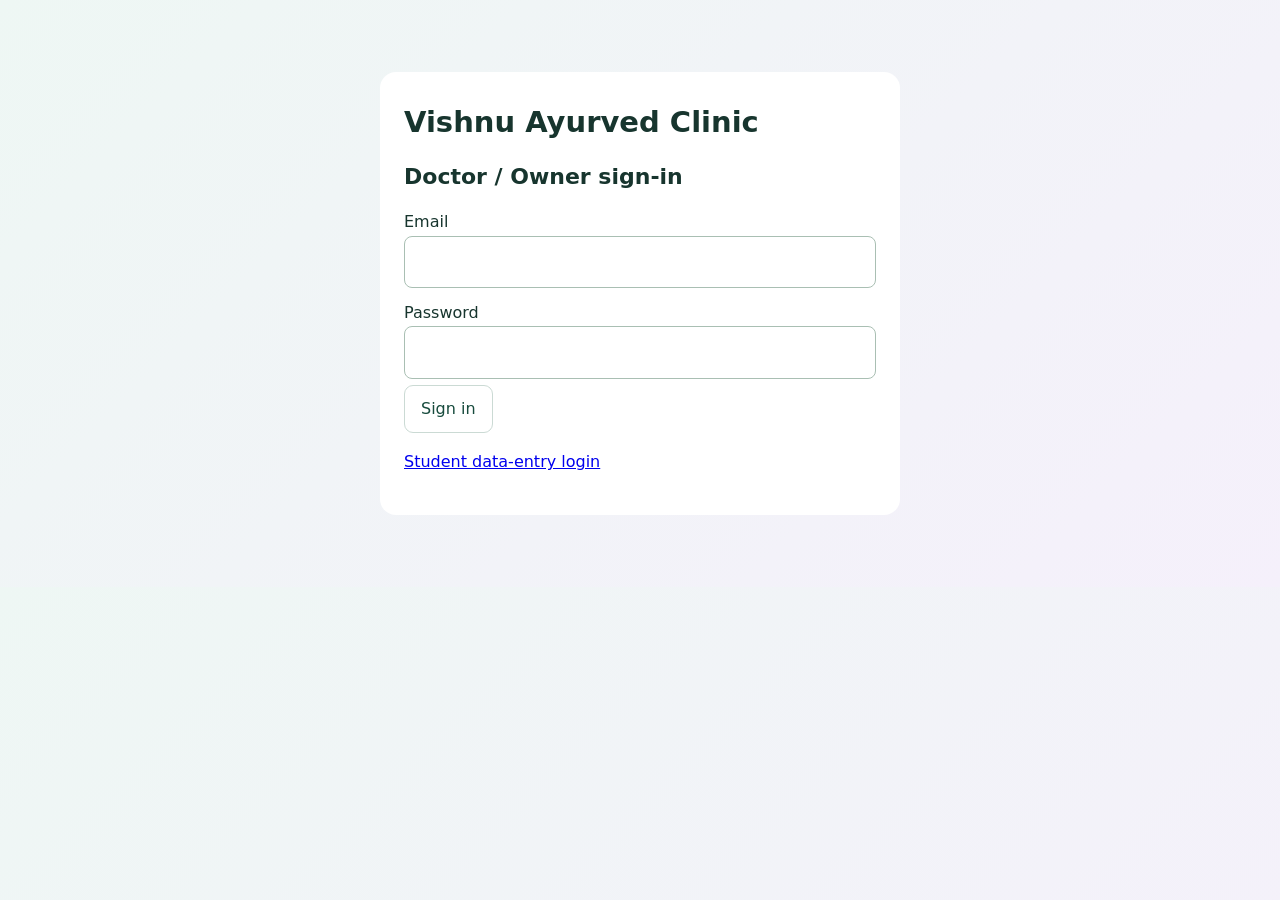
==== commit ff8121cd: "Improve OPD record controls, real-record insights and A4 print layout (v35)" ====
--- a/opd/index.html
+++ b/opd/index.html
@@ -1,11 +1,11 @@
 <!doctype html>
 <html lang="en"><head><meta charset="utf-8"><meta name="viewport" content="width=device-width,initial-scale=1"><meta name="theme-color" content="#123e35"><meta name="robots" content="noindex,nofollow"><title>Vishnu Ayurved • OPD Workspace</title><link rel="manifest" href="manifest.webmanifest"><link rel="stylesheet" href="style.css"><style>body:not(.authenticated)>aside,body:not(.authenticated)>main{display:none}.login-screen{max-width:520px;margin:8vh auto;padding:24px;background:white;border-radius:16px}.authenticated>.login-screen{display:none}</style></head>
 <body><section class="login-screen"><h1>Vishnu Ayurved Clinic</h1><h2>Doctor / Owner sign-in</h2><form id="entry-login"><label>Email<input id="entry-email" type="email" autocomplete="username" required></label><label>Password<input id="entry-password" type="password" autocomplete="current-password" required></label><button type="submit">Sign in</button></form><p id="entry-status" role="status"></p><p><a href="student.html">Student data-entry login</a></p></section><aside><div class="brand"><img src="../images/logo-restored-20260926.webp" alt="Vishnu Ayurved Clinic logo"><div>Vishnu Ayurved<small>CLINICAL WORKSPACE</small></div></div><nav aria-label="Main menu"><button data-page="dashboard" aria-current="page">◈ &nbsp; Today’s overview</button><button data-page="patients">⌕ &nbsp; Patient search</button><button data-page="review">✓ &nbsp; Doctor review</button><button data-page="followups">◷ &nbsp; Follow-up</button><button data-page="panchakarma">✧ &nbsp; Panchakarma</button><button data-page="reports">▥ &nbsp; Monthly reports</button><button data-page="settings">⚙ &nbsp; Settings</button></nav><div class="aside-bottom">Clinic · Local records<br>Offline + optional Firebase cloud</div></aside>
-<main><header><div><span class="eyebrow">VISHNU AYURVED CLINIC & PANCHAKARMA CENTER</span><h1 id="title">Today’s overview</h1></div><button id="install" hidden>Install app</button><button id="text-size" aria-pressed="false">Larger text</button></header><div class="notice">Personal offline OPD workspace. Records stay in this browser. Keep your device secure and download regular backups.</div><section class="welcome"><div><span id="date"></span><h2>Welcome, Dr. Jadhav</h2><p>Examination, prescriptions and follow-up in one workspace.</p><span class="pill">Personal offline workspace</span></div><img src="../images/doctor-restored-20260926.webp" alt="Dr. Jadhav’s portrait"></section>
-<section id="dashboard"><div class="stats"><article><span>OPD visits</span><strong>0</strong><small>Saved records</small></article><article><span>New patients</span><strong>0</strong><small>Local records</small></article><article><span>Follow-up</span><strong>0</strong><small>Local record</small></article><article><span>Storage</span><strong class="small">Local device</strong><small>Panchakarma / files stored on this device</small></article></div><section class="panel"><div class="section-head"><h2>OPD list</h2><button data-page="patients">Search all records →</button></div><div id="queue"></div></section></section>
+<main><header><div><span class="eyebrow">VISHNU AYURVED CLINIC & PANCHAKARMA CENTER</span><h1 id="title">Today’s overview</h1></div><button id="install" hidden>Install app</button><button id="text-size" aria-pressed="false">Larger text</button></header><div class="notice">Clinic workspace · Text records can sync with Firebase. Reports / X-rays remain on this device. Keep regular backups.</div><section class="welcome"><div><span id="date"></span><h2>Welcome, Dr. Jadhav</h2><p>Examination, prescriptions and follow-up in one workspace.</p><span class="pill">Clinic OPD • Panchakarma</span></div><img src="../images/doctor-restored-20260926.webp" alt="Dr. Jadhav’s portrait"></section>
+<div class="status-ribbon"><button id="ribbon-pause" type="button" aria-pressed="false">Pause motion</button><div class="ribbon-window"><div class="ribbon-track"><span class="ribbon-count">Loading clinic insights…</span><span>Ayurvedic examination · A4 case paper · Follow-up</span><span>Reports / X-rays stored locally</span></div></div><time id="live-clock"></time></div><section id="dashboard"><div class="stats"><article><span>Active intake records</span><strong>0</strong><small>Saved records</small></article><article><span>New · selected month</span><strong>0</strong><small>Local records</small></article><article><span>Follow-up · selected month</span><strong>0</strong><small>Local record</small></article><article><span>Storage</span><strong class="small">Local device</strong><small>Panchakarma / files stored on this device</small></article></div><section class="panel"><div class="section-head"><h2>OPD list</h2><button data-page="patients">Search all records →</button></div><div id="queue"></div></section></section>
 <section id="patients" hidden class="panel"><h2>Patient search</h2><label for="search">Name, Patient ID or village</label><input id="search" type="search" placeholder="Search by patient name or VAC-OPD ID"><div id="results" aria-live="polite"></div></section>
 <section id="review" hidden class="panel"></section>
 <section id="followups" hidden class="panel"></section><section id="panchakarma" hidden class="panel"><h2>Panchakarma section</h2><p>Records are stored locally on this device.</p><p class="muted">This version does not recommend treatment or doses.</p></section>
 <section id="reports" hidden class="panel"><h2>Monthly and custom reports</h2><label for="month">Select month</label><input id="month" type="month"><p id="report-note" aria-live="polite"></p><p>Records are stored locally on this device.</p></section>
 <section id="settings" hidden class="panel"><h2>Clinic details</h2><p><b>Dr. Jadhav V. R.</b><br>BAMS, MD (Ayurved), Ph.D. Scholar</p><p>Dolphin Statue, Chhatrapati Shahu Maharaj Chowk,<br>Shelhal Road, Udgir · 95183 55385</p><p>Owner: drvishnukantdamchu@gmail.com</p><p>Offline mode: intake, examinations, prescriptions, review notes, follow-ups, Panchakarma and files are stored in this browser. Owner / Doctor can sync text records after signing in. Files remain local. This browser retains records after sign-out; use a trusted personal device. Use a trusted device and download regular backups. Clearing browser data can remove records. Open this app once online before using it offline.</p><img class="clinic-header" src="../images/header-restored-20260926.webp" alt="Original clinic letterhead"></section>
-<footer>Vishnu Ayurved Clinic & Panchakarma Center, Udgir <span id="network"></span></footer></main><dialog id="case"><div id="case-content"></div><div class="actions"><button id="print">Print case paper</button><button id="close">Close</button></div></dialog><script type="module" src="entry.mjs?v=32"></script></body></html>
+<footer>Vishnu Ayurved Clinic & Panchakarma Center, Udgir <span id="network"></span></footer></main><dialog id="case"><div class="case-toolbar"><strong id="case-title">Patient record</strong><button id="case-manage" hidden>Manage / Trash</button><button id="print">Case paper A4</button><button id="print-rx">Prescription A4</button><button id="print-both">Both A4</button><button id="close" class="close-danger" aria-label="Close patient record">✕ Close</button></div><table class="case-document"><thead><tr><td id="case-letterhead"></td></tr></thead><tbody><tr><td><div id="case-content"></div></td></tr></tbody></table></dialog><script type="module" src="entry.mjs?v=35"></script></body></html>
--- a/opd/style.css
+++ b/opd/style.css
@@ -25,3 +25,19 @@
 
 .report-letterhead{border-bottom:2px solid #174b3d;padding-bottom:12px;margin-bottom:18px}.report-letterhead p{margin:4px 0;font-size:14px}button:disabled{opacity:.5;cursor:not-allowed}
 @media print{body.print-report .report-table thead{display:table-header-group}body.print-report .report-table tr{break-inside:avoid}body.print-report .report-table td{overflow-wrap:anywhere}body.print-report .report-table table{table-layout:fixed}body.print-report .report-letterhead{break-inside:avoid}body.print-report #report-period{font-size:10pt}}
+/* Clinic workspace: accessible colour, record insights and persistent close controls. */
+body{background:linear-gradient(135deg,#eef7f4,#f5f0fb)}.welcome{background:linear-gradient(115deg,#d2efe5,#e7e1fa)}.panel{box-shadow:0 5px 20px #17352e07}.stats article:nth-child(2){background:#eef4ff}.stats article:nth-child(3){background:#faf0ff}.stats article:nth-child(4){background:#fff5df}.status-ribbon{display:flex;align-items:center;gap:12px;margin-top:18px;border-radius:14px;background:#123e35;color:white;padding:10px 14px}.status-ribbon button{padding:5px 10px;font-size:12px}.ribbon-window{overflow:hidden;flex:1}.ribbon-track{display:flex;gap:48px;white-space:nowrap;animation:ribbon 24s ease-in-out infinite alternate}.status-ribbon.paused .ribbon-track{animation-play-state:paused}#live-clock{font-size:12px;white-space:nowrap}@keyframes ribbon{to{transform:translateX(-35%)}}
+.insight-stats{display:grid;grid-template-columns:repeat(4,1fr);gap:12px;margin:18px 0}.insight-stats article{border-radius:12px;background:#eaf5f1;padding:16px}.insight-stats article:nth-child(2){background:#eeeafa}.insight-stats article:nth-child(3){background:#fff0d8}.insight-stats article:nth-child(4){background:#e8f1ff}.insight-stats strong{display:block;font-size:30px}.chart-grid{display:grid;grid-template-columns:repeat(3,minmax(0,1fr));gap:22px}.chart-grid article{min-width:0}.chart-row{display:grid;grid-template-columns:minmax(80px,1fr) 2fr 28px;gap:8px;align-items:center;font-size:12px;margin:10px 0}.chart-row span{overflow-wrap:anywhere}.bar-track{background:#edf1f4;border-radius:8px;overflow:hidden;height:12px}.bar-fill{height:100%;border-radius:8px;background:#27947e}.bar-fill.violet{background:#8761cc}.bar-fill.amber{background:#cb8b23}.record-badge{font-size:12px;padding:4px 10px;border-radius:20px}.badge-reviewed{background:#dcf4e7;color:#176740}.badge-prescribed{background:#ede5fb;color:#643599}.badge-pending{background:#fff0ce;color:#78520a}
+dialog{width:min(980px,96vw);padding:0}.case-toolbar{position:sticky;top:0;z-index:10;display:flex;flex-wrap:wrap;align-items:center;gap:8px;padding:12px 16px;background:#f4f8f7;border-bottom:1px solid #ccdcd5}.case-toolbar strong{flex:1;min-width:160px}.case-toolbar button{font-size:13px;padding:8px 12px}.close-danger,.close-danger:hover{background:#b72c3e;color:white;border-color:#b72c3e}.case-document{width:100%;border-collapse:collapse}.case-document td{padding:20px;vertical-align:top}.case-document tbody td{padding-top:0}#case-letterhead .clinic-header{margin:0;max-height:110px;object-fit:contain}#case-letterhead h2{margin:8px 0 0}#case-letterhead p{font-size:13px;margin:4px 0}.patient-identity{display:grid;grid-template-columns:1fr 1fr;gap:5px 16px;padding:12px;background:#edf5f1;border:1px solid #d3e1d9;border-radius:8px;font-size:13px}.medicine-print-block{padding:10px 0;border-bottom:1px solid #d9e4de}.medicine-print-block h3{margin:0 0 4px}.medicine-print-block p{margin:3px 0}#case> #case-content{padding:20px}
+@media(max-width:900px){.chart-grid{grid-template-columns:1fr}.insight-stats{grid-template-columns:repeat(2,1fr)}.status-ribbon{flex-wrap:wrap}.ribbon-window{min-width:160px}.case-toolbar strong{flex-basis:100%}.case-toolbar .close-danger{position:absolute;right:12px;top:10px}.case-toolbar strong{padding-right:80px}.case-document td{padding:14px}}
+@media(prefers-reduced-motion:reduce){.ribbon-track{animation:none;white-space:normal;display:block}}
+@media print{
+ @page{size:A4 portrait;margin:12mm 12mm 14mm 20mm}
+ dialog .case-toolbar{display:none!important}.case-document{display:table!important;width:100%!important;border-collapse:collapse!important}.case-document thead{display:table-header-group!important}.case-document tbody{display:table-row-group!important}.case-document tr{break-inside:auto!important}.case-document td{padding:0!important;vertical-align:top!important}
+ #case-letterhead{padding-bottom:4mm!important}#case-letterhead .clinic-header{height:auto!important;max-height:20mm!important;width:100%!important;object-fit:contain!important;margin:0!important}#case-letterhead h2{font-size:12pt;margin:2mm 0 1mm}#case-letterhead p{font-size:8pt;margin:1mm 0}.patient-identity{font-size:8.5pt;background:white;border:1px solid #aaa;padding:2mm;border-radius:0;gap:1mm 3mm;break-inside:avoid}
+ #case-content p,#case-content li{break-inside:auto!important;page-break-inside:auto!important;orphans:3;widows:3}#case-content h2,#case-content h3{break-after:avoid!important}.medicine-print-block{break-inside:avoid-page;page-break-inside:avoid}.medicine-print-block h3{font-size:10pt}.clinical-editor,.document-section,.prescription-editor{display:none!important}
+ body[data-case-print="case"] .prescription-summary{display:none!important}body[data-case-print="prescription"] .examination-summary{display:none!important}body[data-case-print="both"] .prescription-summary{break-before:page;page-break-before:always}
+ dialog:not([open]){display:none!important}
+}
+#insight-stats article:nth-child(1){background:#e4f6ed}#insight-stats article:nth-child(2){background:#eeeafa}#insight-stats article:nth-child(3){background:#fff0d8}#insight-stats article:nth-child(4){background:#e8f1ff}.chart-track{background:#edf1f4;border-radius:8px;overflow:hidden;height:12px}.chart-track>span{display:block;height:100%;background:#27947e;border-radius:8px}.chart-track.violet>span{background:#8761cc}.chart-track.amber>span{background:#cb8b23}
+@media print{body[data-case-print="prescription"] .case-diagnosis{display:none!important}}
